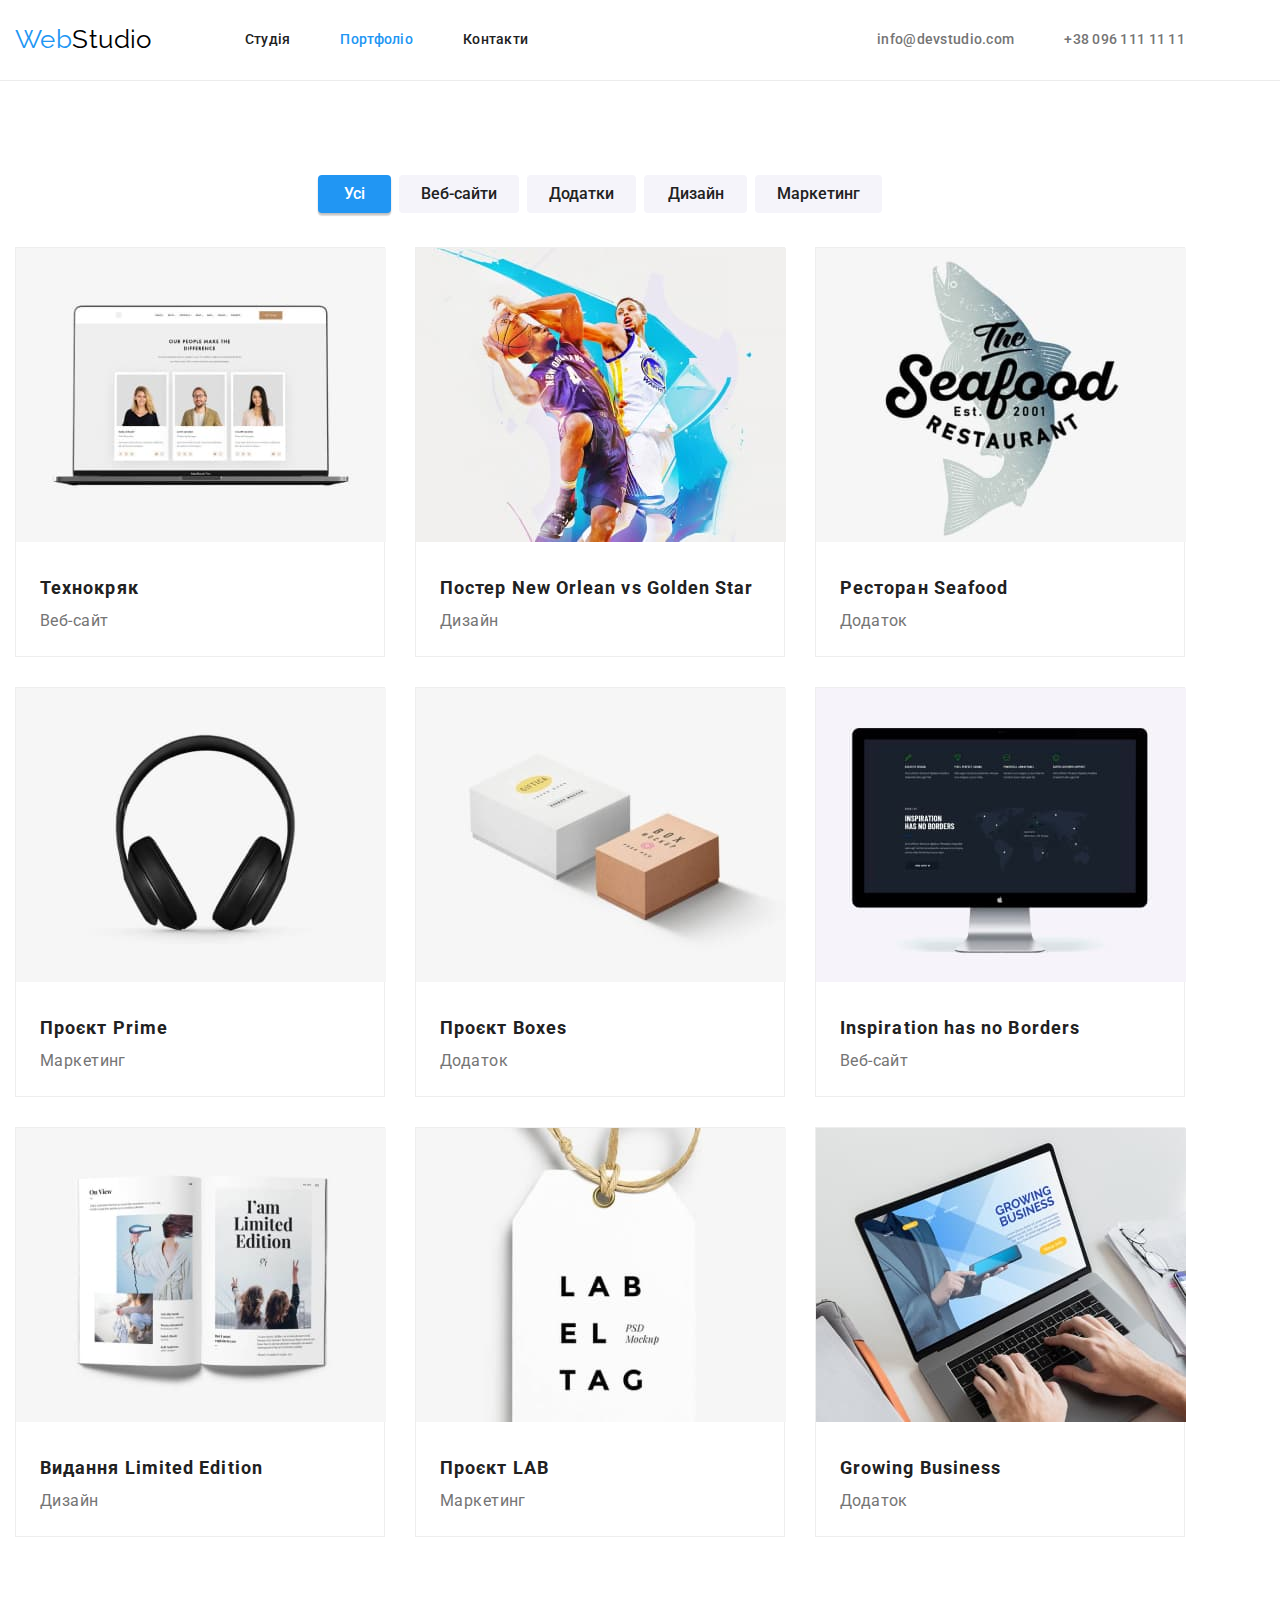
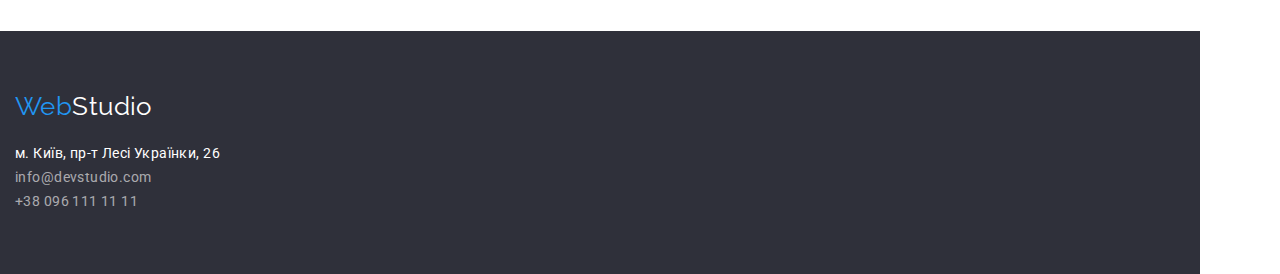
==== portfolio.html @ 8e78347e "Add element geometry" ====
<!DOCTYPE html>
<html lang="uk">
<head>
    <meta charset="UTF-8">
    <meta http-equiv="X-UA-Compatible" content="IE=edge">
    <meta name="viewport" content="width=device-width, initial-scale=1.0">
    <title>Портфоліо</title>
    <link rel="preconnect" href="https://fonts.googleapis.com">
    <link rel="preconnect" href="https://fonts.gstatic.com" crossorigin>
    <link href="https://fonts.googleapis.com/css2?family=Raleway:wght@700&family=Roboto:wght@400;500;700;900&display=swap"
        rel="stylesheet">
    <link rel="stylesheet" href="https://cdnjs.cloudflare.com/ajax/libs/modern-normalize/1.1.0/modern-normalize.min.css">    
    <link rel="stylesheet" href="./css/styles.css">
</head>
<body>
    <!-- Шапка сайту -->
    <header>
        <div class="container main-mav">
            <a href="./index.html" class="logo" lang="en">
                 <span class="first-part">Web</span><span class="black-part">Studio</span> 
             </a>
             <nav>
                <ul class="list site-nav">
                    <li class="item"><a href="./index.html" class="link">Студія</a></li>
                    <li class="item"><a href="./portfolio.html" class="link current">Портфоліо</a></li>
                    <li class="item"><a href="#" class="link">Контакти</a></li>
                </ul>
            </nav>
             <ul class="list contactus">
                <li class="item"><a href="mailto:info@devstudio.com" class="link">info@devstudio.com</a></li>
                <li class="item"><a href="tel:+380961111111" class="link">+38 096 111 11 11</a></li>
            </ul>
        </div>
    </header>

    <main>
        <section>
            <div class="container">
                <h1 class="visually-hidden">Портфоліо</h1>
                <!-- Buttons -->
                <ul class="list buttons"> 
                    <li class="buttons-item"><button type="button" class="secondary-button current">Усі</button></li>
                    <li class="buttons-item"><button type="button" class="secondary-button">Веб-сайти</button></li>
                    <li class="buttons-item"><button type="button" class="secondary-button">Додатки</button></li>
                    <li class="buttons-item"><button type="button" class="secondary-button">Дизайн</button></li>
                    <li class="buttons-item"><button type="button" class="secondary-button">Маркетинг</button></li>
                </ul>
                <!-- Collection -->
                <ul class="list project grid">
                    <li class="grid-item">
                        <a>
                            <img src="./images/img1.jpg" alt="Технокряк" width="370" height="294">
                            <div class="project-item">
                                <h3 class="project-title">Технокряк</h3>
                                <p class="project-descr">Веб-сайт</p>
                            </div>
                        </a>
                    </li>
                    <li class="grid-item">
                        <a>
                            <img src="./images/img2.jpg" alt="Постер New Orlean vs Golden Star" width="370" height="294">
                            <div class="project-item">
                                <h3 lang="en" class="project-title">Постер New Orlean vs Golden Star</h3>
                                <p class="project-descr">Дизайн</p>
                            </div>
                        </a>
                    </li>
                    <li class="grid-item">
                        <a>
                            <img src="./images/img3.jpg" alt="Ресторан Seafood" width="370" height="294">
                            <div class="project-item">
                                <h3 lang="en" class="project-title">Ресторан Seafood</h3>
                                <p class="project-descr">Додаток</p>
                            </div>
                        </a>
                    </li>
                    <li class="grid-item">
                        <a>
                            <img src="./images/img4.jpg" alt="Проєкт Prime" width="370" height="294">
                            <div class="project-item">
                                <h3 lang="en" class="project-title">Проєкт Prime</h3>
                                <p class="project-descr">Маркетинг</p>
                            </div>
                        </a>
                    </li>
                    <li class="grid-item">
                        <a>
                            <img src="./images/img5.jpg" alt="Проєкт Boxes" width="370" height="294">
                            <div class="project-item">
                                <h3 lang="en" class="project-title">Проєкт Boxes</h3>
                                <p class="project-descr">Додаток</p>
                            </div>
                        </a>
                    </li>
                    <li class="grid-item">
                        <a>
                            <img src="./images/img6.jpg" alt="Inspiration has no Borders" width="370" height="294">
                            <div class="project-item">
                                <h3 lang="en" class="project-title">Inspiration has no Borders</h3>
                                <p class="project-descr">Веб-сайт</p>
                            </div>
                        </a>
                    </li>
                    <li class="grid-item">
                        <a>
                            <img src="./images/img7.jpg" alt="Видання Limited Edition" width="370" height="294">
                            <div class="project-item">
                                <h3 lang="en" class="project-title">Видання Limited Edition</h3>
                                <p class="project-descr">Дизайн</p>
                            </div>
                        </a>
                    </li>
                     <li class="grid-item">
                        <a>
                            <img src="./images/img8.jpg" alt="Проєкт LAB" width="370" height="294">
                            <div class="project-item">
                                <h3 lang="en" class="project-title">Проєкт LAB</h3>
                                <p class="project-descr">Маркетинг</p>
                            </div>
                        </a>
                    </li>
                    <li class="grid-item">
                        <a>
                            <img src="./images/img9.jpg" alt="Growing Business" width="370" height="294">
                            <div class="project-item">
                                <h3 lang="en" class="project-title">Growing Business</h3>
                                <p class="project-descr">Додаток</p>
                            </div>
                        </a>
                    </li>
                </ul>
            </div>
        </section>
    </main>
        <footer class="footer">
            <a href="./index.html" class="logo logo-indent" lang="en">
                <span class="first-part">Web</span><span class="white-part">Studio</span>
            </a>
            <address class="address">
                <ul class="list">
                    <li><a href="https://goo.gl/maps/11UuVae9dyb9pXKr7" class="white-part address-item" target="_blank"
                            rel="noopener noreferrer nofollow">м. Київ, пр-т Лесі Українки, 26</a></li>
                    <li><a href="mailto:info@devstudio.com" class="mail address-item">info@devstudio.com</a></li>
                    <li><a href="tel:+380961111111" class="tel">+38 096 111 11 11</a></li>
                </ul>
            </address>
        </footer>
</body>
</html>
---- css/styles.css ----
:root{
    --primary-text-color:#757575;
    --title-text-color: #212121;
    --accent-color: #2196F3;
    --primary-bg-color: #FFFFFF;
    --bg-accent-color: #2F303A;
    --common-font-size: 14px;
    --common-line-height: 1.71;
    --regular-font-weight:400;
    --medium-font-weight: 500;
    --background-team-color: #F5F4FA;
    --black-color: #000000;
    --address-color:rgba(255, 255, 255, 0.6);
}
body{
    background-color: var(--primary-bg-color);
    color: var(--primary-text-color);
    font-size: var(--common-font-size);
    line-height: var(--common-line-height);
    font-weight: var(--regular-font-weight);
    letter-spacing: 0.03em;
    font-family: Roboto, sans-serif;
}
header {
    border-bottom: 1px solid #ECECEC;
}
.container {
    width: 1200px;
    padding: 94px 15px;
}
.list {
    margin: 0;
    padding: 0;
    list-style: none;
}
/* Header */
/* main-mav */
.main-mav{
    display: flex;
    align-items: center;
    padding-top: 0;
    padding-bottom: 0;
}
/* Logo */
.logo{
    font-family: 'Raleway', sans-serif;
    font-size: 26px;
    line-height: 1.2;   
    text-decoration: none;
}
.first-part{
    color: var(--accent-color);
}
.black-part{
    color: var(--black-color);
}
/* Navigation */
.site-nav{
    display: flex;
    margin-left: 93px;
 }
.contactus{
    display: flex;
    margin-left: auto;
}
.site-nav .item + .item,
.contactus .item + .item {
    margin-left: 50px;
}
.site-nav .link{
    display: block;
    padding-top: 32px;
    padding-bottom: 32px;

    font-weight: var(--medium-font-weight);
    line-height: 1.14;
    letter-spacing: 0.02em;
    color: var(--title-text-color);
    text-decoration: none;
}
.contactus{
    display: flex;
}
.contactus .link{
    display: block;
    padding-top: 32px;
    padding-bottom: 32px;

    color: var(--primary-text-color);
    font-weight: var(--medium-font-weight);
    line-height: 1.14;
    letter-spacing: 0.02em;
    text-decoration: none;
}
.site-nav .link:hover,
.site-nav .link:focus,
.contactus .link:hover,
.contactus .link:focus {
    color: var(--accent-color);
}
.site-nav .link.current{
    color: var(--accent-color);
}

/* Hero */
h1,
h2,
h3,
p {
    margin-bottom: 0;
    margin-top: 0;
}
.hero{
    background-color: var(--bg-accent-color);
}
.centred {
    text-align: center;
}
 .hero .hero-title{ 
    width: 696px;
    margin: 0 auto;
    
    color: var(--primary-bg-color); 
    font-weight: 900;
    font-size: 44px;
    line-height: 1.4;
    text-transform: uppercase;
 }
 /* Main button */
.main-button{
    display: inline;
    margin-top: 30px;
    padding: 10px 32px;
    min-width: 216px;

    border-width: 0;
    box-shadow: 0px 4px 4px rgba(0, 0, 0, 0.15);
    border-radius: 4px;

    background-color: var(--accent-color);
    color: var(--primary-bg-color);
    font-weight: 700;
    font-size: 16px;
    line-height: 1.88;
    letter-spacing: 0.06em; 
}
.main-button,
.secondary-button {
    font-family: inherit;
}
.visually-hidden{
    position: absolute;
    white-space: nowrap;
    width: 1px;
    height: 1px;
    overflow: hidden;
    border: 0;
    padding: 0;
    clip: rect(0 0 0 0);
    clip-path: inset(50%);
    margin: -1px;
}
/* Features */
.features{
    display: flex;
    justify-content: center;
}
.features > .features-item + .features-item,
.works>.works-item+.works-item,
.team>.team-item+.team-item{
    margin-left: 30px;
}
.features .features-title{
    margin-bottom: 10px;
    font-size: var(--common-font-size);
    color: var(--title-text-color);
    font-weight: 700;
    line-height: 1.14;
    text-transform: uppercase;
}
/* Works */
.works{
    display: flex;
    justify-content: center;
}
/*  Our team */
.gray-bcg{
    background-color: var(--background-team-color);
}
.section .team{
    display: flex;
    justify-content: center;
}
.section .section-title{
    margin-bottom: 50px;
    color: var(--title-text-color);
    font-weight: 700;
    font-size: 36px;
    line-height: 1.16;
}
.team > .team-item{
    box-shadow: 0px 1px 3px rgba(0, 0, 0, 0.12), 0px 1px 1px rgba(0, 0, 0, 0.14), 0px 2px 1px rgba(0, 0, 0, 0.2);
    border-radius: 0px 0px 4px 4px;
}
.team .member{
    margin-bottom: 10px;
    color: var(--title-text-color);
    font-weight: var(--medium-font-weight);
    font-size: 16px;
    line-height: 1.18;
}
.team .position{
    font-size: 16px;
    line-height: 1.17;
}
/* Портфоліо */
/* Buttons*/
.container .buttons {
    padding-bottom: 34px;
    display: flex;
    justify-content: center;
    min-width: 575px;
}
.buttons > .buttons-item + .buttons-item{
    margin-left: 8px;
}
.secondary-button.current{
    padding: 6px 25px;
    min-width: 73px;
    box-shadow: 0px 3px 1px rgba(0, 0, 0, 0.1), 0px 1px 2px rgba(0, 0, 0, 0.08), 0px 2px 2px rgba(0, 0, 0, 0.12);
    border-radius: 4px;
    color: var(--primary-bg-color);
    background-color: var(--accent-color);
}
.secondary-button {
    display: inline-block;
    border-radius: 4px;
    padding: 6px 22px;
    min-width: 103px;
    border-width: 0;
    background-color: var(--background-team-color);
    color: var(--title-text-color);
    font-weight: var(--medium-font-weight);
    font-size: 16px;
    line-height: 1.63;
}
.secondary-button:hover,
.secondary-button:focus {
    background-color: var(--accent-color);
    color: var(--primary-bg-color);
}
/* Collection */
.grid{
    display: flex;
    flex-wrap: wrap;
}
.grid-item{
    /* width: 370px; */
    width: calc((100% - 60px) / 3);
    margin-right: 30px;
    margin-bottom: 30px;
    border: 1px solid #EEEEEE;
}
.grid-item:nth-child(3n){
    margin-right: 0;
}
.grid-item:nth-last-child(-n+3){
    margin-bottom: 0;
}
.project .project-title{
    color: var(--title-text-color);
    font-weight: 700;
    font-size: 18px;
    line-height: 2;
    letter-spacing: 0.06em;
}
.project .project-descr{
    font-size: 16px;
    line-height: 1.88;
}
.project-item{
    padding: 20px 24px;
}
/* Футер */
footer.footer {
    background-color: var(--bg-accent-color);
    width: 1200px;
    padding: 60px 15px;
}
.address a{
    font-style: normal;
    text-decoration: none;
}
.logo-indent {
    display: inline-block;
    margin-bottom: 20px;
}
.white-part{
    color: var(--primary-bg-color);
}
.address-item{
    margin-bottom: 9px;
}
.address .mail,
.address .tel{
    color: var(--address-color);
}
.address a:hover,
.address a:focus {
    color: var(--accent-color);
}
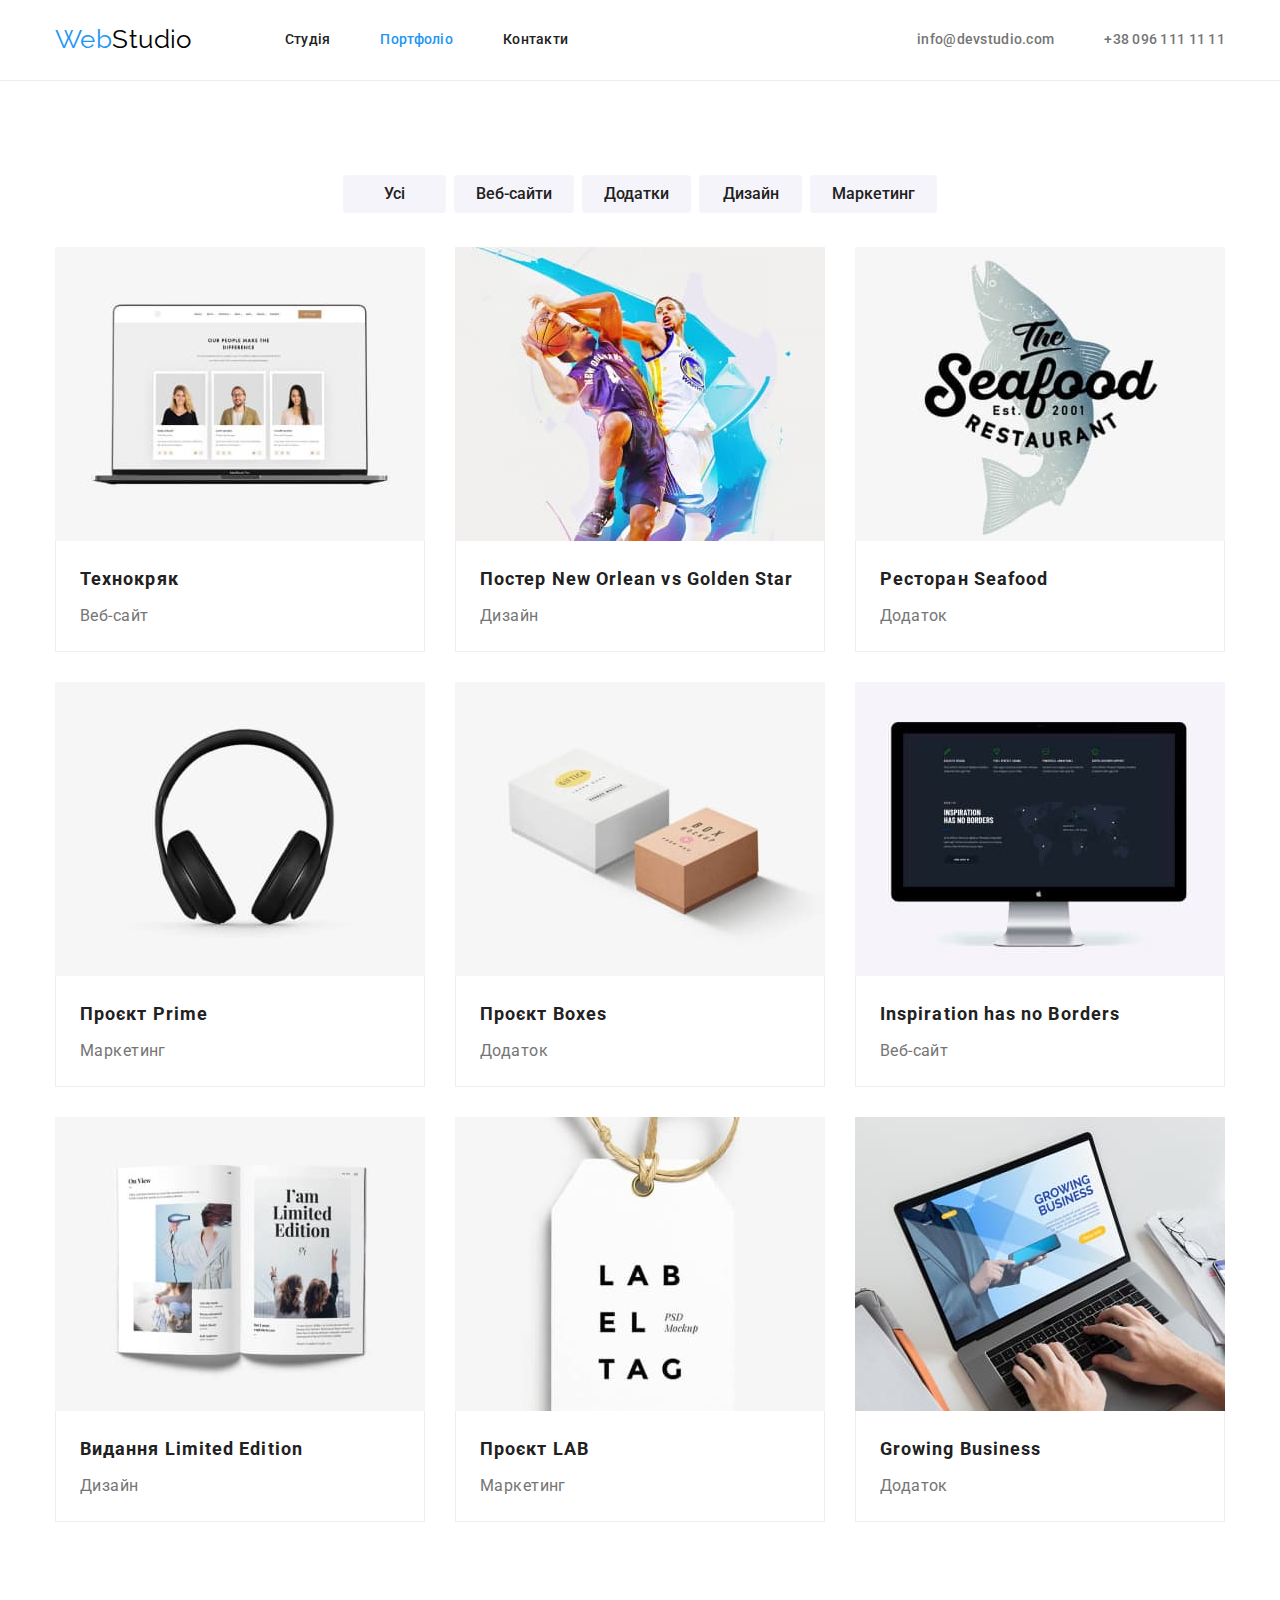
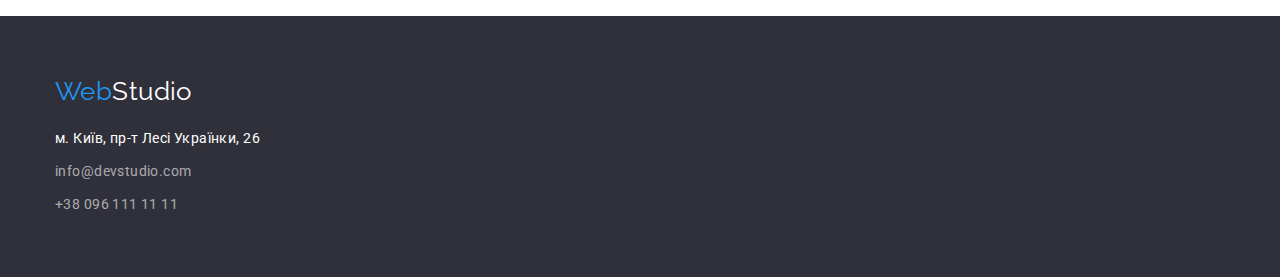
==== commit 71b8ac27: "Corrections" ====
--- a/portfolio.html
+++ b/portfolio.html
@@ -34,12 +34,12 @@
     </header>
 
     <main>
-        <section>
+        <section class="portfolio">
             <div class="container">
                 <h1 class="visually-hidden">Портфоліо</h1>
                 <!-- Buttons -->
                 <ul class="list buttons"> 
-                    <li class="buttons-item"><button type="button" class="secondary-button current">Усі</button></li>
+                    <li class="buttons-item"><button type="button" class="secondary-button">Усі</button></li>
                     <li class="buttons-item"><button type="button" class="secondary-button">Веб-сайти</button></li>
                     <li class="buttons-item"><button type="button" class="secondary-button">Додатки</button></li>
                     <li class="buttons-item"><button type="button" class="secondary-button">Дизайн</button></li>
@@ -49,7 +49,7 @@
                 <ul class="list project grid">
                     <li class="grid-item">
                         <a>
-                            <img src="./images/img1.jpg" alt="Технокряк" width="370" height="294">
+                            <img class="grid-img" src="./images/img1.jpg" alt="Технокряк" width="370" height="294">
                             <div class="project-item">
                                 <h3 class="project-title">Технокряк</h3>
                                 <p class="project-descr">Веб-сайт</p>
@@ -58,7 +58,7 @@
                     </li>
                     <li class="grid-item">
                         <a>
-                            <img src="./images/img2.jpg" alt="Постер New Orlean vs Golden Star" width="370" height="294">
+                            <img class="grid-img" src="./images/img2.jpg" alt="Постер New Orlean vs Golden Star" width="370" height="294">
                             <div class="project-item">
                                 <h3 lang="en" class="project-title">Постер New Orlean vs Golden Star</h3>
                                 <p class="project-descr">Дизайн</p>
@@ -67,7 +67,7 @@
                     </li>
                     <li class="grid-item">
                         <a>
-                            <img src="./images/img3.jpg" alt="Ресторан Seafood" width="370" height="294">
+                            <img class="grid-img" src="./images/img3.jpg" alt="Ресторан Seafood" width="370" height="294">
                             <div class="project-item">
                                 <h3 lang="en" class="project-title">Ресторан Seafood</h3>
                                 <p class="project-descr">Додаток</p>
@@ -76,7 +76,7 @@
                     </li>
                     <li class="grid-item">
                         <a>
-                            <img src="./images/img4.jpg" alt="Проєкт Prime" width="370" height="294">
+                            <img class="grid-img" src="./images/img4.jpg" alt="Проєкт Prime" width="370" height="294">
                             <div class="project-item">
                                 <h3 lang="en" class="project-title">Проєкт Prime</h3>
                                 <p class="project-descr">Маркетинг</p>
@@ -85,7 +85,7 @@
                     </li>
                     <li class="grid-item">
                         <a>
-                            <img src="./images/img5.jpg" alt="Проєкт Boxes" width="370" height="294">
+                            <img class="grid-img" src="./images/img5.jpg" alt="Проєкт Boxes" width="370" height="294">
                             <div class="project-item">
                                 <h3 lang="en" class="project-title">Проєкт Boxes</h3>
                                 <p class="project-descr">Додаток</p>
@@ -94,7 +94,7 @@
                     </li>
                     <li class="grid-item">
                         <a>
-                            <img src="./images/img6.jpg" alt="Inspiration has no Borders" width="370" height="294">
+                            <img class="grid-img" src="./images/img6.jpg" alt="Inspiration has no Borders" width="370" height="294">
                             <div class="project-item">
                                 <h3 lang="en" class="project-title">Inspiration has no Borders</h3>
                                 <p class="project-descr">Веб-сайт</p>
@@ -103,7 +103,7 @@
                     </li>
                     <li class="grid-item">
                         <a>
-                            <img src="./images/img7.jpg" alt="Видання Limited Edition" width="370" height="294">
+                            <img class="grid-img" src="./images/img7.jpg" alt="Видання Limited Edition" width="370" height="294">
                             <div class="project-item">
                                 <h3 lang="en" class="project-title">Видання Limited Edition</h3>
                                 <p class="project-descr">Дизайн</p>
@@ -112,7 +112,7 @@
                     </li>
                      <li class="grid-item">
                         <a>
-                            <img src="./images/img8.jpg" alt="Проєкт LAB" width="370" height="294">
+                            <img class="grid-img" src="./images/img8.jpg" alt="Проєкт LAB" width="370" height="294">
                             <div class="project-item">
                                 <h3 lang="en" class="project-title">Проєкт LAB</h3>
                                 <p class="project-descr">Маркетинг</p>
@@ -121,7 +121,7 @@
                     </li>
                     <li class="grid-item">
                         <a>
-                            <img src="./images/img9.jpg" alt="Growing Business" width="370" height="294">
+                            <img class="grid-img" src="./images/img9.jpg" alt="Growing Business" width="370" height="294">
                             <div class="project-item">
                                 <h3 lang="en" class="project-title">Growing Business</h3>
                                 <p class="project-descr">Додаток</p>
@@ -133,17 +133,25 @@
         </section>
     </main>
         <footer class="footer">
-            <a href="./index.html" class="logo logo-indent" lang="en">
-                <span class="first-part">Web</span><span class="white-part">Studio</span>
-            </a>
-            <address class="address">
-                <ul class="list">
-                    <li><a href="https://goo.gl/maps/11UuVae9dyb9pXKr7" class="white-part address-item" target="_blank"
-                            rel="noopener noreferrer nofollow">м. Київ, пр-т Лесі Українки, 26</a></li>
-                    <li><a href="mailto:info@devstudio.com" class="mail address-item">info@devstudio.com</a></li>
-                    <li><a href="tel:+380961111111" class="tel">+38 096 111 11 11</a></li>
-                </ul>
-            </address>
+            <div class="container">
+                <a href="./index.html" class="logo logo-indent" lang="en">
+                    <span class="first-part">Web</span><span class="white-part">Studio</span>
+                </a>
+                <address class="address">
+                    <ul class="list">
+                        <li class="address-item">
+                            <a href="https://goo.gl/maps/11UuVae9dyb9pXKr7" class="white-part" target="_blank"
+                                rel="noopener noreferrer nofollow">м. Київ, пр-т Лесі Українки, 26</a>
+                        </li>
+                        <li class="address-item">
+                            <a href="mailto:info@devstudio.com" class="mail">info@devstudio.com</a>
+                        </li>
+                        <li>
+                            <a href="tel:+380961111111" class="tel">+38 096 111 11 11</a>
+                        </li>
+                    </ul>
+                </address>
+            </div>
         </footer>
 </body>
 </html>--- a/css/styles.css
+++ b/css/styles.css
@@ -26,7 +26,9 @@
 }
 .container {
     width: 1200px;
-    padding: 94px 15px;
+    padding-left: 15px;
+    padding-right: 15px;
+    margin: 0 auto;
 }
 .list {
     margin: 0;
@@ -77,9 +79,6 @@
     letter-spacing: 0.02em;
     color: var(--title-text-color);
     text-decoration: none;
-}
-.contactus{
-    display: flex;
 }
 .contactus .link{
     display: block;
@@ -101,7 +100,6 @@
 .site-nav .link.current{
     color: var(--accent-color);
 }
-
 /* Hero */
 h1,
 h2,
@@ -111,6 +109,8 @@
     margin-top: 0;
 }
 .hero{
+    padding-top: 200px;
+    padding-bottom: 200px;
     background-color: var(--bg-accent-color);
 }
 .centred {
@@ -161,6 +161,10 @@
     margin: -1px;
 }
 /* Features */
+.section{
+    padding-top: 94px;
+    padding-bottom: 94px;
+}
 .features{
     display: flex;
     justify-content: center;
@@ -179,9 +183,17 @@
     text-transform: uppercase;
 }
 /* Works */
+.no-padding{
+    padding-top: 0;
+}
 .works{
     display: flex;
     justify-content: center;
+}
+.works .works-item{
+    display: block;
+    max-width: 100%;
+    height: auto;
 }
 /*  Our team */
 .gray-bcg{
@@ -201,6 +213,15 @@
 .team > .team-item{
     box-shadow: 0px 1px 3px rgba(0, 0, 0, 0.12), 0px 1px 1px rgba(0, 0, 0, 0.14), 0px 2px 1px rgba(0, 0, 0, 0.2);
     border-radius: 0px 0px 4px 4px;
+    background-color:var(--primary-bg-color);
+}
+.team-item >.figcaption{
+    padding: 30px 10px;
+}
+.team-item > .team-item-img{
+    display: block;
+    max-width: 100%;
+    height: auto;
 }
 .team .member{
     margin-bottom: 10px;
@@ -214,6 +235,10 @@
     line-height: 1.17;
 }
 /* Портфоліо */
+.portfolio{
+    padding-top: 94px;
+    padding-bottom: 94px;
+}
 /* Buttons*/
 .container .buttons {
     padding-bottom: 34px;
@@ -259,7 +284,11 @@
     width: calc((100% - 60px) / 3);
     margin-right: 30px;
     margin-bottom: 30px;
-    border: 1px solid #EEEEEE;
+}
+.grid-img{
+    display: block;
+    max-width: 100%;
+    height: auto;
 }
 .grid-item:nth-child(3n){
     margin-right: 0;
@@ -275,17 +304,21 @@
     letter-spacing: 0.06em;
 }
 .project .project-descr{
+    margin-top: 4px;
     font-size: 16px;
     line-height: 1.88;
 }
 .project-item{
     padding: 20px 24px;
+    border-right: 1px solid #EEEEEE;
+    border-bottom: 1px solid #EEEEEE;
+    border-left: 1px solid #EEEEEE;
 }
 /* Футер */
 footer.footer {
     background-color: var(--bg-accent-color);
-    width: 1200px;
-    padding: 60px 15px;
+    padding-top: 60px;
+    padding-bottom: 60px;
 }
 .address a{
     font-style: normal;
